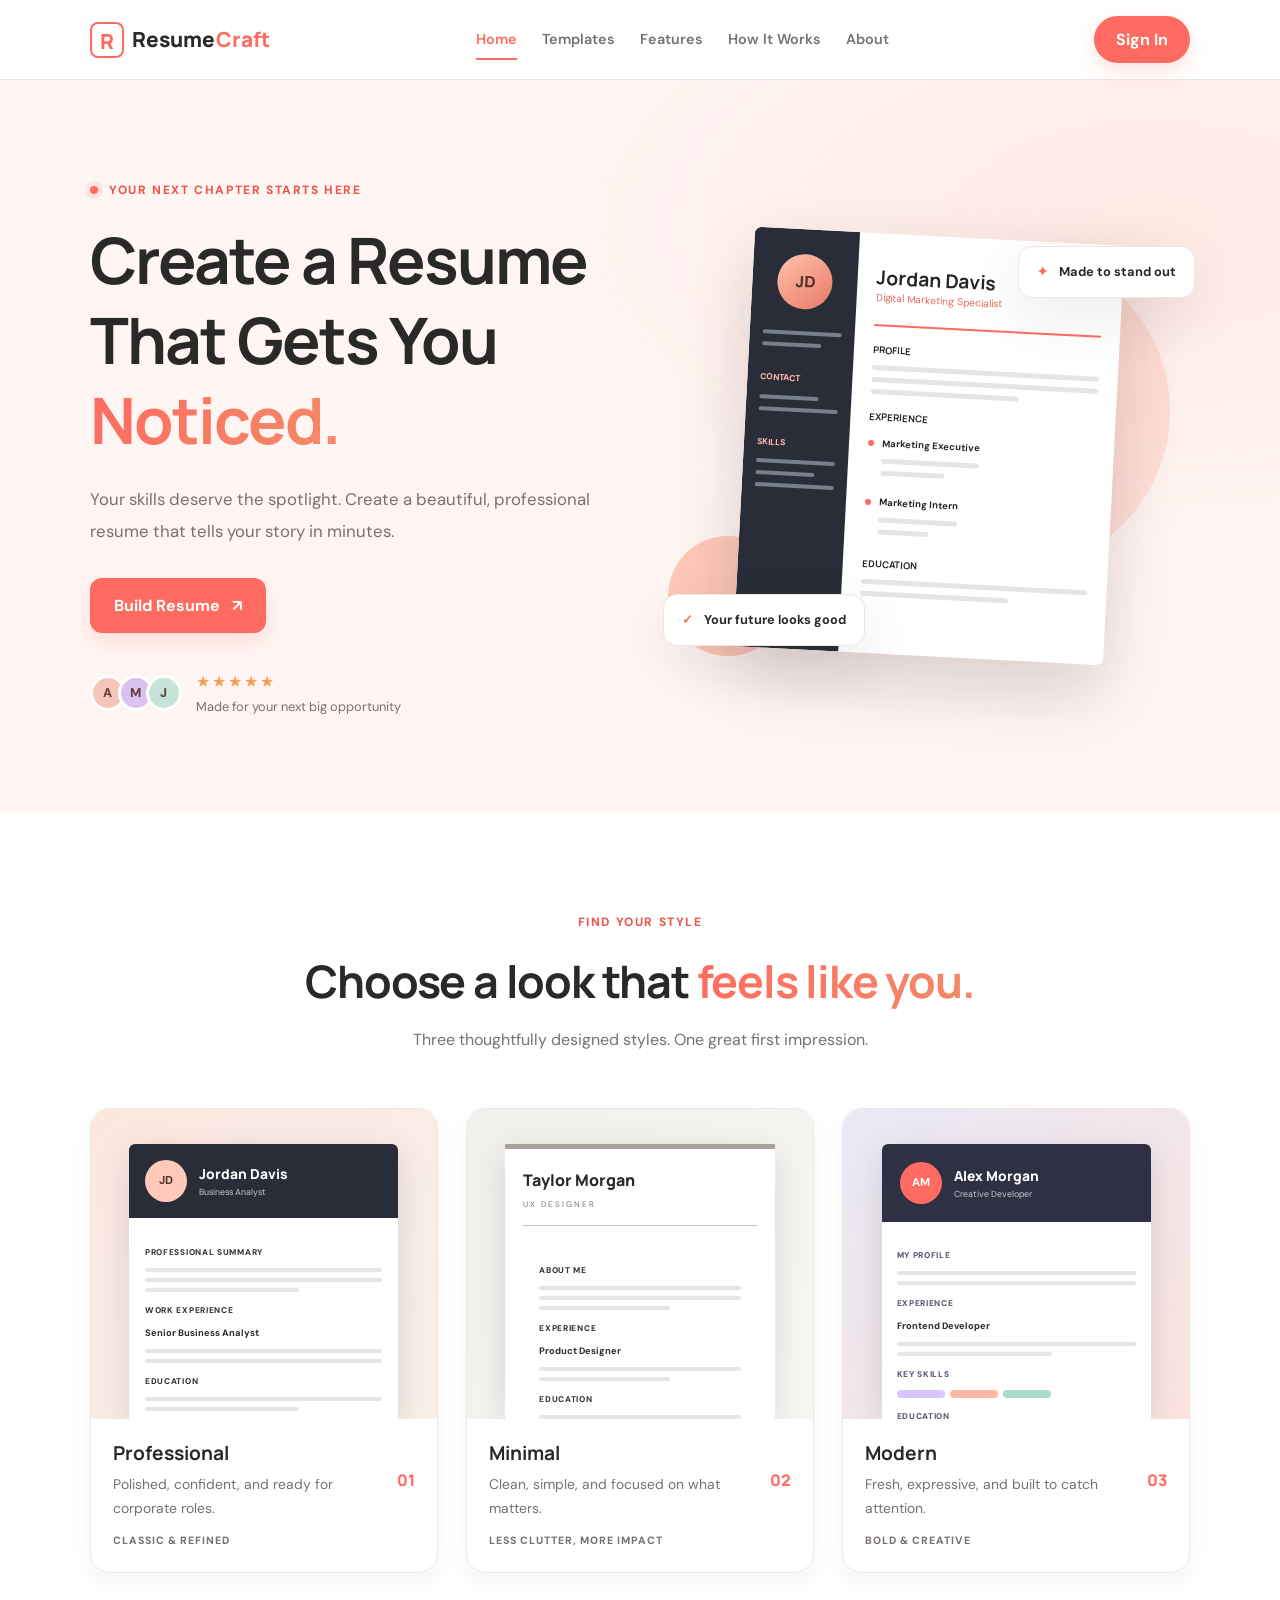
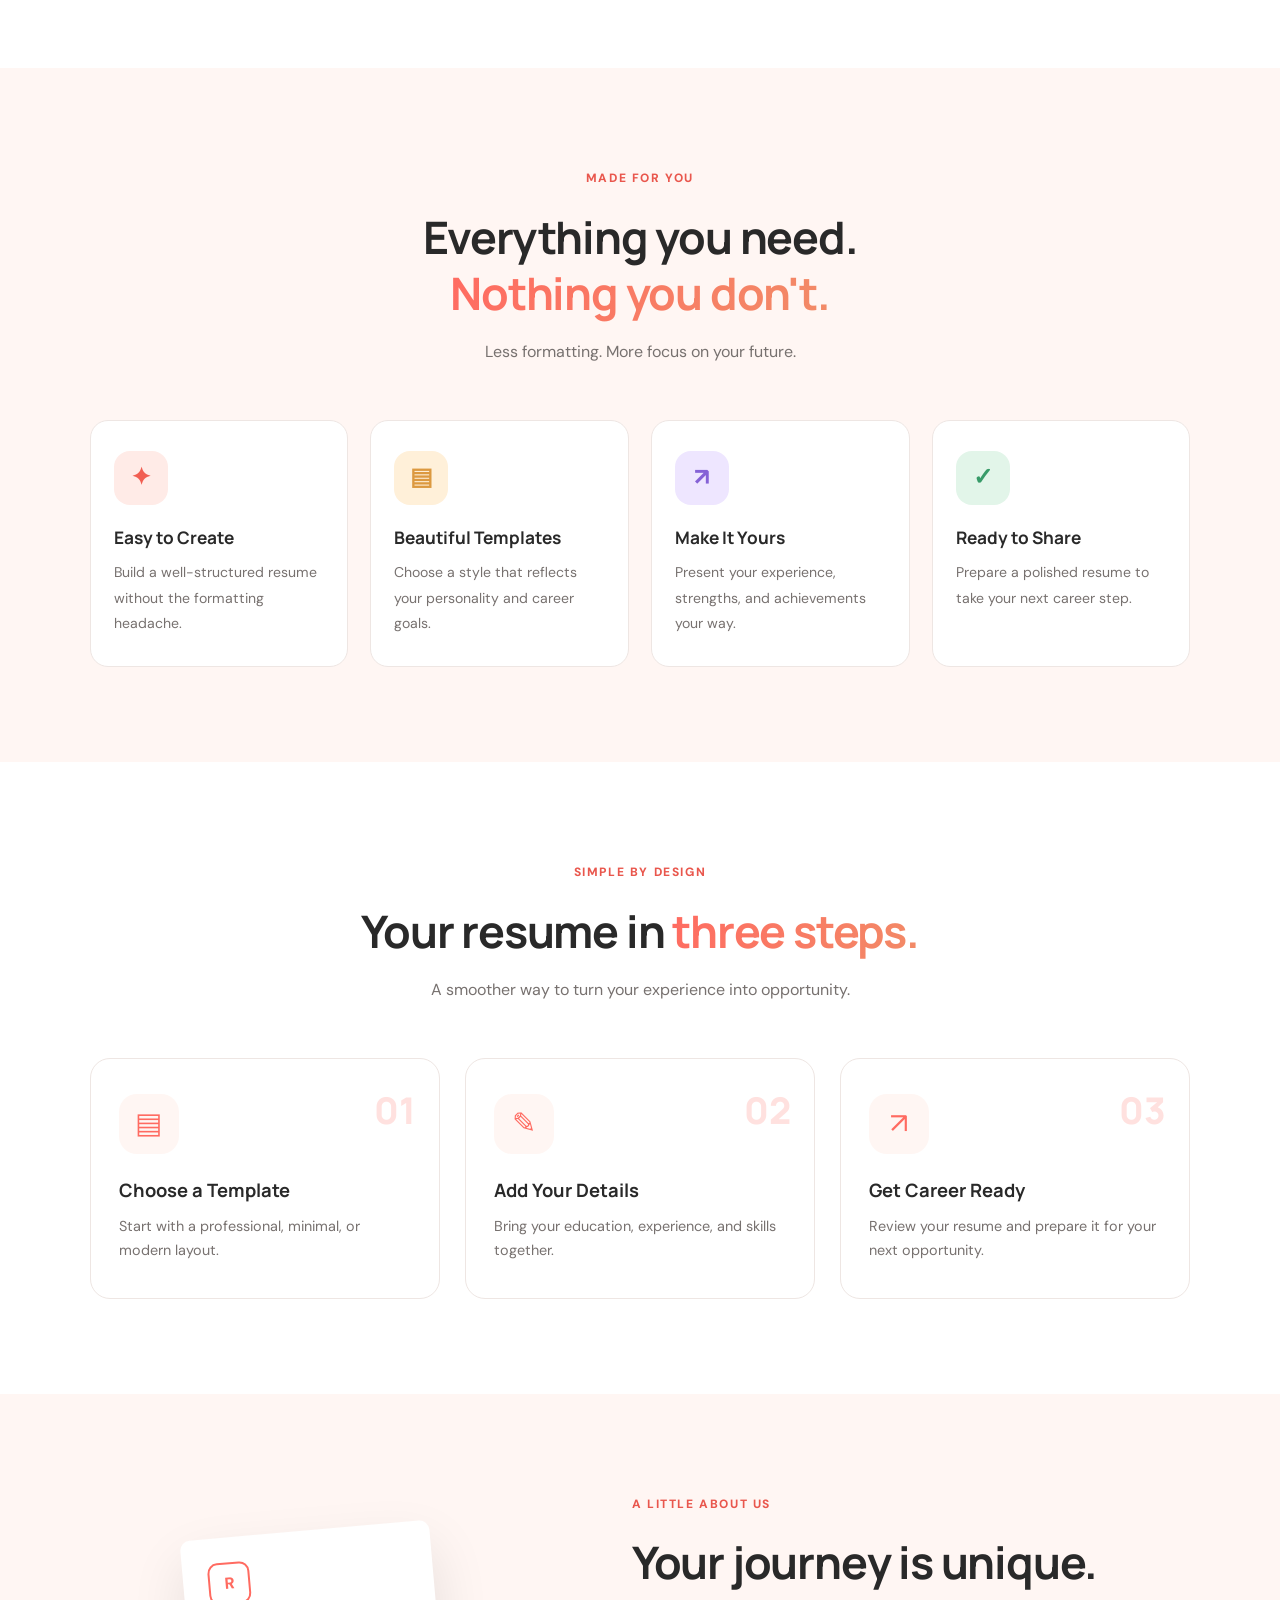
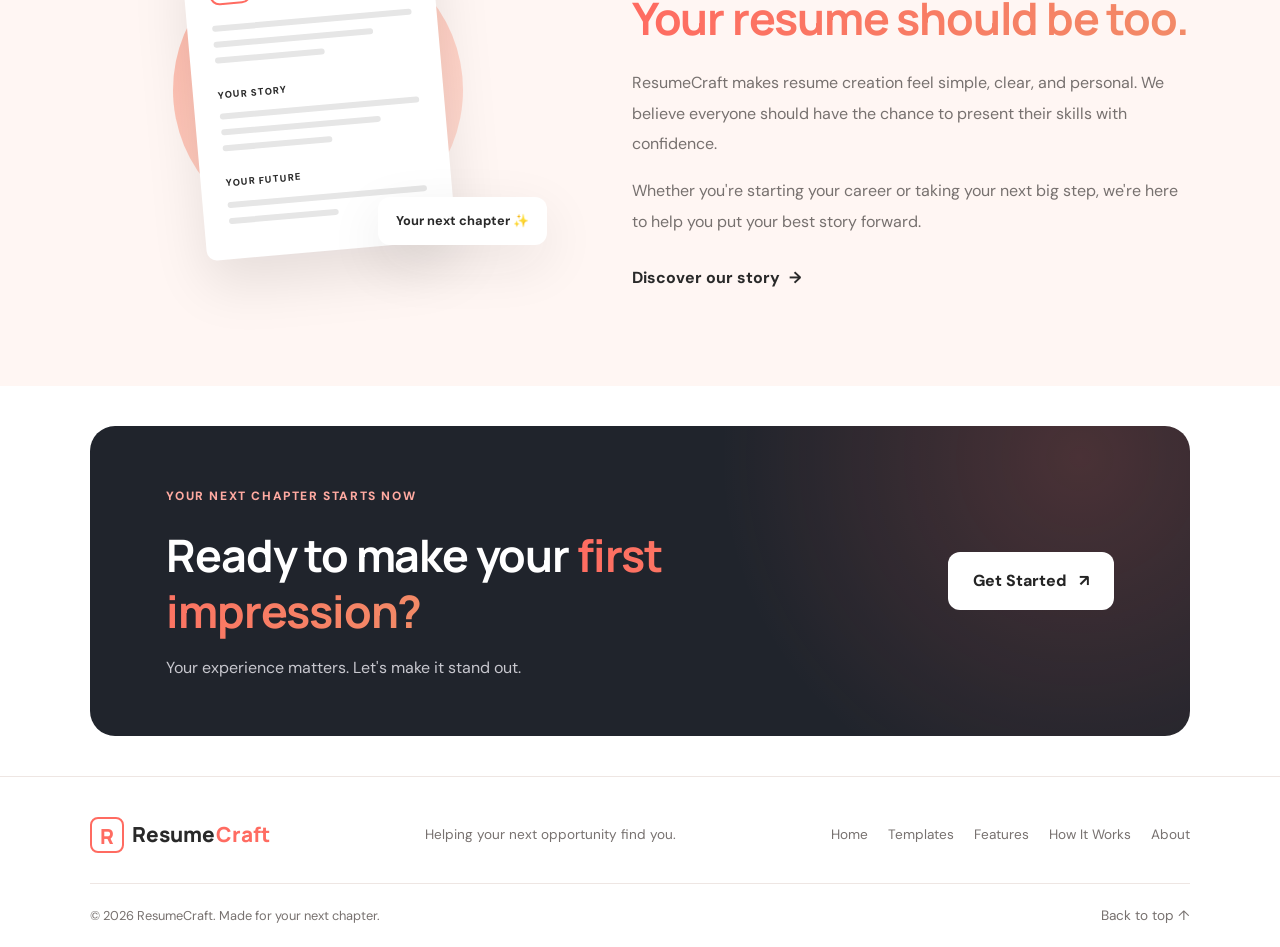
==== index.html @ f927bc64 "Add files via upload" ====
<!DOCTYPE html>
<html lang="en">
<head>
    <meta charset="UTF-8">
    <meta name="viewport" content="width=device-width, initial-scale=1.0">

    <title>ResumeCraft | Build Your Future</title>

    <link rel="preconnect" href="https://fonts.googleapis.com">
    <link rel="preconnect" href="https://fonts.gstatic.com" crossorigin>
    <link href="https://fonts.googleapis.com/css2?family=DM+Sans:wght@400;500;600;700&family=Manrope:wght@400;500;600;700;800&display=swap" rel="stylesheet">
<script src="theme.js"></script>
    <link rel="stylesheet" href="style.css">

<body>

    <!-- NAVIGATION BAR -->
    <header class="navbar">
        <a href="#home" class="logo">
            <span class="logo-icon">R</span>
            Resume<span>Craft</span>
        </a>

        <button class="menu-toggle" id="menuToggle"
                aria-label="Toggle navigation" aria-expanded="false">
            ☰
        </button>

        <nav class="nav-links" id="navLinks">
            <a href="#home" class="nav-link active">Home</a>
            <a href="#templates" class="nav-link">Templates</a>
            <a href="#features" class="nav-link">Features</a>
            <a href="#how-it-works" class="nav-link">How It Works</a>
            <a href="#about" class="nav-link">About</a>
        </nav>

        <div class="nav-actions">
           
<div class="user-account" id="userAccount">
    <a href="sign.html" class="signin-btn" id="signinLink">
        Sign In
    </a>



    <div class="user-menu" id="userMenu" hidden>
        <span class="welcome-name">
            Hi, <strong id="welcomeName">User</strong>
        </span>

        <button type="button" class="signout-btn" id="signoutBtn">
            Sign Out
        </button>

    </div>
    
        

        </div>
    </header>


    <main>

        <!-- HERO SECTION -->
        <section class="hero section" id="home">

            <div class="hero-content reveal">
                <span class="eyebrow">
                    <span class="eyebrow-dot"></span>
                    YOUR NEXT CHAPTER STARTS HERE
                </span>

                <h1>
                    Create a Resume<br>
                    That Gets You <span class="gradient-text">Noticed.</span>
                </h1>

                <p class="hero-description">
                    Your skills deserve the spotlight. Create a beautiful,
                    professional resume that tells your story in minutes.
                </p>

                <div class="hero-actions">
                    <a href="Dashbord.html" class="primary-btn">
                         Build Resume <span>↗</span>
                    </a>
                    
                </div>

                <div class="hero-proof">
                    <div class="avatar-stack">
                        <span>A</span>
                        <span>M</span>
                        <span>J</span>
                    </div>
                    <div>
                        <div class="stars">★★★★★</div>
                        <p>Made for your next big opportunity</p>
                    </div>
                </div>
            </div>

            <!-- CSS RESUME ILLUSTRATION -->
            <div class="hero-visual reveal">
                <div class="decor decor-one"></div>
                <div class="decor decor-two"></div>

                <div class="floating-note note-top">
                    <span class="note-icon">✦</span>
                    Made to stand out
                </div>

                <div class="resume-paper">
                    <div class="resume-sidebar">
                        <div class="resume-avatar">JD</div>
                        <div class="resume-side-line wide"></div>
                        <div class="resume-side-line"></div>

                        <div class="resume-side-heading">CONTACT</div>
                        <div class="resume-side-line"></div>
                        <div class="resume-side-line wide"></div>

                        <div class="resume-side-heading">SKILLS</div>
                        <div class="resume-side-line wide"></div>
                        <div class="resume-side-line"></div>
                        <div class="resume-side-line wide"></div>
                    </div>

                    <div class="resume-main">
                        <h3>Jordan Davis</h3>
                        <p class="resume-role">Digital Marketing Specialist</p>

                        <div class="resume-divider"></div>

                        <h4>PROFILE</h4>
                        <div class="resume-line"></div>
                        <div class="resume-line"></div>
                        <div class="resume-line short"></div>

                        <h4>EXPERIENCE</h4>
                        <div class="resume-entry">
                            <span class="resume-bullet"></span>
                            <div>
                                <strong>Marketing Executive</strong>
                                <div class="resume-line"></div>
                                <div class="resume-line short"></div>
                            </div>
                        </div>

                        <div class="resume-entry">
                            <span class="resume-bullet"></span>
                            <div>
                                <strong>Marketing Intern</strong>
                                <div class="resume-line"></div>
                                <div class="resume-line short"></div>
                            </div>
                        </div>

                        <h4>EDUCATION</h4>
                        <div class="resume-line"></div>
                        <div class="resume-line short"></div>
                    </div>
                </div>

                <div class="floating-note note-bottom">
                    <span class="check-icon">✓</span>
                    Your future looks good
                </div>
            </div>
        </section>


        <!-- TEMPLATES SECTION -->
        <section class="templates-section section" id="templates">

            <div class="section-heading reveal">
                <span class="eyebrow">FIND YOUR STYLE</span>
                <h2>Choose a look that <span>feels like you.</span></h2>
                <p>
                    Three thoughtfully designed styles. One great first impression.
                </p>
            </div>

            <div class="template-grid">

                <!-- PROFESSIONAL TEMPLATE -->
                <article class="template-card reveal">
                    <div class="template-preview professional-preview">
                        <div class="mini-resume professional-resume">
                            <div class="mini-header dark-header">
                                <div class="mini-photo">JD</div>
                                <div>
                                    <div class="mini-name light-text">Jordan Davis</div>
                                    <div class="mini-role light-muted">Business Analyst</div>
                                </div>
                            </div>

                            <div class="mini-content">
                                <div class="mini-title">PROFESSIONAL SUMMARY</div>
                                <div class="mini-line"></div>
                                <div class="mini-line"></div>
                                <div class="mini-line short"></div>

                                <div class="mini-title">WORK EXPERIENCE</div>
                                <div class="mini-subtitle">Senior Business Analyst</div>
                                <div class="mini-line"></div>
                                <div class="mini-line"></div>

                                <div class="mini-title">EDUCATION</div>
                                <div class="mini-line"></div>
                                <div class="mini-line short"></div>
                            </div>
                        </div>
                    </div>

                    <div class="template-info">
                        <div>
                            <h3>Professional</h3>
                            <p>Polished, confident, and ready for corporate roles.</p>
                        </div>
                        <span class="template-number">01</span>
                    </div>
                    <span class="template-tag">CLASSIC &amp; REFINED</span>
                </article>


                <!-- MINIMAL TEMPLATE -->
                <article class="template-card reveal">
                    <div class="template-preview minimal-preview">
                        <div class="mini-resume minimal-resume">
                            <div class="minimal-top">
                                <div class="mini-name">Taylor Morgan</div>
                                <div class="mini-role">UX DESIGNER</div>
                                <div class="minimal-rule"></div>
                            </div>

                            <div class="mini-content">
                                <div class="mini-title">ABOUT ME</div>
                                <div class="mini-line"></div>
                                <div class="mini-line"></div>
                                <div class="mini-line short"></div>

                                <div class="mini-title">EXPERIENCE</div>
                                <div class="mini-subtitle">Product Designer</div>
                                <div class="mini-line"></div>
                                <div class="mini-line short"></div>

                                <div class="mini-title">EDUCATION</div>
                                <div class="mini-line"></div>
                                <div class="mini-line short"></div>

                                <div class="minimal-skills">
                                    <span>Design</span>
                                    <span>Research</span>
                                    <span>Strategy</span>
                                </div>
                            </div>
                        </div>
                    </div>

                    <div class="template-info">
                        <div>
                            <h3>Minimal</h3>
                            <p>Clean, simple, and focused on what matters.</p>
                        </div>
                        <span class="template-number">02</span>
                    </div>
                    <span class="template-tag">LESS CLUTTER, MORE IMPACT</span>
                </article>


                <!-- MODERN TEMPLATE -->
                <article class="template-card reveal">
                    <div class="template-preview modern-preview">
                        <div class="mini-resume modern-resume">
                            <div class="modern-header">
                                <div class="mini-photo modern-photo">AM</div>
                                <div>
                                    <div class="mini-name light-text">Alex Morgan</div>
                                    <div class="mini-role light-muted">Creative Developer</div>
                                </div>
                            </div>

                            <div class="modern-content">
                                <div class="mini-title">MY PROFILE</div>
                                <div class="mini-line"></div>
                                <div class="mini-line"></div>

                                <div class="mini-title">EXPERIENCE</div>
                                <div class="mini-subtitle">Frontend Developer</div>
                                <div class="mini-line"></div>
                                <div class="mini-line short"></div>

                                <div class="mini-title">KEY SKILLS</div>
                                <div class="modern-skills">
                                    <span></span><span></span><span></span>
                                </div>

                                <div class="mini-title">EDUCATION</div>
                                <div class="mini-line"></div>
                            </div>
                        </div>
                    </div>

                    <div class="template-info">
                        <div>
                            <h3>Modern</h3>
                            <p>Fresh, expressive, and built to catch attention.</p>
                        </div>
                        <span class="template-number">03</span>
                    </div>
                    <span class="template-tag">BOLD &amp; CREATIVE</span>
                </article>

            </div>

        </section>


        <!-- FEATURES SECTION -->
        <section class="features-section section" id="features">

            <div class="section-heading reveal">
                <span class="eyebrow">MADE FOR YOU</span>
                <h2>Everything you need.<br><span>Nothing you don't.</span></h2>
                <p>Less formatting. More focus on your future.</p>
            </div>

            <div class="features-grid">

                <article class="feature-card reveal">
                    <div class="feature-icon coral-icon">✦</div>
                    <h3>Easy to Create</h3>
                    <p>Build a well-structured resume without the formatting headache.</p>
                </article>

                <article class="feature-card reveal">
                    <div class="feature-icon peach-icon">▤</div>
                    <h3>Beautiful Templates</h3>
                    <p>Choose a style that reflects your personality and career goals.</p>
                </article>

                <article class="feature-card reveal">
                    <div class="feature-icon lavender-icon">↗</div>
                    <h3>Make It Yours</h3>
                    <p>Present your experience, strengths, and achievements your way.</p>
                </article>

                <article class="feature-card reveal">
                    <div class="feature-icon green-icon">✓</div>
                    <h3>Ready to Share</h3>
                    <p>Prepare a polished resume to take your next career step.</p>
                </article>

            </div>
        </section>


        <!-- HOW IT WORKS -->
        <section class="steps-section section" id="how-it-works">

            <div class="section-heading reveal">
                <span class="eyebrow">SIMPLE BY DESIGN</span>
                <h2>Your resume in <span>three steps.</span></h2>
                <p>A smoother way to turn your experience into opportunity.</p>
            </div>

            <div class="steps-grid">

                <article class="step-card reveal">
                    <div class="step-number">01</div>
                    <div class="step-symbol">▤</div>
                    <h3>Choose a Template</h3>
                    <p>Start with a professional, minimal, or modern layout.</p>
                </article>

                <article class="step-card reveal">
                    <div class="step-number">02</div>
                    <div class="step-symbol">✎</div>
                    <h3>Add Your Details</h3>
                    <p>Bring your education, experience, and skills together.</p>
                </article>

                <article class="step-card reveal">
                    <div class="step-number">03</div>
                    <div class="step-symbol">↗</div>
                    <h3>Get Career Ready</h3>
                    <p>Review your resume and prepare it for your next opportunity.</p>
                </article>

            </div>
        </section>


        <!-- ABOUT SECTION -->
        <section class="about-section section" id="about">

            <div class="about-visual reveal">
                <div class="about-orb"></div>

                <div class="about-paper">
                    <span class="about-paper-icon">R</span>
                    <div class="about-paper-line long"></div>
                    <div class="about-paper-line"></div>
                    <div class="about-paper-line short"></div>
                    <div class="about-paper-heading">YOUR STORY</div>
                    <div class="about-paper-line long"></div>
                    <div class="about-paper-line"></div>
                    <div class="about-paper-line short"></div>
                    <div class="about-paper-heading">YOUR FUTURE</div>
                    <div class="about-paper-line long"></div>
                    <div class="about-paper-line short"></div>
                </div>

                <div class="about-bubble">Your next chapter ✨</div>
            </div>

            <div class="about-content reveal">
                <span class="eyebrow">A LITTLE ABOUT US</span>
                <h2>Your journey is unique. <span>Your resume should be too.</span></h2>
                <p>
                    ResumeCraft makes resume creation feel simple, clear,
                    and personal. We believe everyone should have the chance
                    to present their skills with confidence.
                </p>
                <p>
                    Whether you're starting your career or taking your next
                    big step, we're here to help you put your best story forward.
                </p>
                <a href="about.html" class="text-btn">
                    Discover our story <span>→</span>
                </a>
            </div>
        </section>


        <!-- FINAL CTA -->
        <section class="final-cta section reveal">
            <div>
                <span class="eyebrow light-eyebrow">YOUR NEXT CHAPTER STARTS NOW</span>
                <h2>Ready to make your <span>first impression?</span></h2>
                <p>Your experience matters. Let's make it stand out.</p>
            </div>

            <a href="signin.html" class="light-btn">
                Get Started <span>↗</span>
            </a>
        </section>

    </main>


    <!-- FOOTER -->
    <footer class="footer">
        <div class="footer-main">
            <a href="#home" class="logo footer-logo">
                <span class="logo-icon">R</span>
                Resume<span>Craft</span>
            </a>

            <p>Helping your next opportunity find you.</p>

            <div class="footer-links">
                <a href="#home">Home</a>
                <a href="#templates">Templates</a>
                <a href="#features">Features</a>
                <a href="#how-it-works">How It Works</a>
                <a href="#about">About</a>
            </div>
        </div>

        <div class="footer-bottom">
            <p>© <span id="currentYear"></span> ResumeCraft. Made for your next chapter.</p>
            <a href="#home" class="back-top">Back to top ↑</a>
        </div>
    </footer>

    <script src="script.js"></script>
</body>
</html>
---- style.css ----
:root {
    --coral: #ff6b61;
    --coral-dark: #e9574d;
    --page: #ffffff;
    --surface: #ffffff;
    --soft: #fff6f3;
    --text: #292929;
    --muted: #77716f;
    --border: #eee6e3;
    --shadow: 0 18px 55px rgba(37, 37, 37, 0.09);
}

body.dark-mode {
    --page: #191919;
    --surface: #242424;
    --soft: #302422;
    --text: #f4f1f0;
    --muted: #b8b4b2;
    --border: #41403f;
    --shadow: 0 18px 55px rgba(0, 0, 0, 0.25);
}

* {
    margin: 0;
    padding: 0;
    box-sizing: border-box;
}

html {
    scroll-behavior: smooth;
    scroll-padding-top: 90px;
}

body {
    font-family: "DM Sans", sans-serif;
    background: var(--page);
    color: var(--text);
    line-height: 1.7;
    overflow-x: hidden;
    transition: background 0.3s, color 0.3s;
}

a {
    color: inherit;
    text-decoration: none;
}

button {
    font: inherit;
    cursor: pointer;
}

section {
    scroll-margin-top: 85px;
}

.section {
    padding: 95px 7%;
}

h1, h2, h3, h4 {
    font-family: "Manrope", sans-serif;
    line-height: 1.25;
}

h1 {
    font-size: clamp(2.5rem, 5vw, 4.5rem);
    letter-spacing: -2px;
}

h2 {
    font-size: clamp(2rem, 3.5vw, 3rem);
    letter-spacing: -1.2px;
}

p {
    color: var(--muted);
}

.gradient-text,
.section-heading h2 span,
.about-content h2 span,
.final-cta h2 span {
    background: linear-gradient(110deg, var(--coral), #f28b67);
    -webkit-background-clip: text;
    background-clip: text;
    color: transparent;
}

/* NAVBAR */

.navbar {
    min-height: 80px;
    padding: 15px 7%;
    display: flex;
    align-items: center;
    justify-content: space-between;
    gap: 25px;
    position: sticky;
    top: 0;
    z-index: 1000;
    background: var(--page);
    border-bottom: 1px solid var(--border);
}

.logo {
    display: inline-flex;
    align-items: center;
    gap: 8px;
    font-family: "Manrope", sans-serif;
    font-size: 1.3rem;
    font-weight: 800;
    white-space: nowrap;
}

.logo > span:last-child {
    color: var(--coral);
    margin-left: -7px;
}

.logo-icon {
    width: 34px;
    height: 36px;
    display: grid;
    place-items: center;
    border: 2px solid var(--coral);
    border-radius: 8px;
    color: var(--coral);
}

.nav-links {
    display: flex;
    align-items: center;
    gap: 25px;
}

.nav-link {
    position: relative;
    padding: 8px 0;
    color: var(--muted);
    font-size: 0.9rem;
    font-weight: 600;
    transition: color 0.3s;
}

.nav-link::after {
    content: "";
    position: absolute;
    left: 0;
    bottom: 0;
    width: 0;
    height: 2px;
    background: var(--coral);
    transition: width 0.3s;
}

.nav-link:hover,
.nav-link.active {
    color: var(--coral);
}

.nav-link:hover::after,
.nav-link.active::after {
    width: 100%;
}

.nav-actions {
    display: flex;
    align-items: center;
    gap: 14px;
}

.theme-toggle {
    width: 42px;
    height: 42px;
    border: 1px solid var(--border);
    border-radius: 50%;
    background: var(--surface);
    color: var(--text);
    font-size: 1.3rem;
    transition: transform 0.3s;
}

.theme-toggle:hover {
    transform: rotate(-15deg);
}

.signin-btn,
.primary-btn {
    display: inline-flex;
    align-items: center;
    justify-content: center;
    gap: 12px;
    padding: 14px 24px;
    background: var(--coral);
    color: white;
    font-weight: 700;
    border-radius: 12px;
    box-shadow: 0 8px 20px #ff6b6130;
    transition: 0.3s;
}

.signin-btn {
    padding: 10px 22px;
    border-radius: 30px;
}

.signin-btn:hover,
.primary-btn:hover {
    background: var(--coral-dark);
    transform: translateY(-3px);
    box-shadow: 0 12px 25px #ff6b6140;
}

.primary-btn span,
.text-btn span,
.light-btn span {
    display: inline-block;
    transition: transform 0.3s;
}

.primary-btn:hover span,
.text-btn:hover span,
.light-btn:hover span {
    transform: translate(4px, -2px);
}

.menu-toggle {
    display: none;
    background: var(--surface);
    color: var(--text);
    border: 1px solid var(--border);
    border-radius: 9px;
    padding: 6px 12px;
    font-size: 1.4rem;
}

/* HERO */

.hero {
    min-height: 620px;
    display: grid;
    grid-template-columns: 1fr 1fr;
    align-items: center;
    gap: 55px;
    background:
        radial-gradient(ellipse at 90% 20%, #ffb6a635, transparent 40%),
        var(--soft);
    overflow: hidden;
}

.eyebrow {
    display: inline-block;
    margin-bottom: 20px;
    color: var(--coral-dark);
    font-size: 0.75rem;
    font-weight: 800;
    letter-spacing: 1.6px;
}

.eyebrow-dot {
    display: inline-block;
    width: 8px;
    height: 8px;
    margin-right: 7px;
    background: var(--coral);
    border-radius: 50%;
    box-shadow: 0 0 0 5px #ff6b6120;
}

.hero h1 {
    margin-bottom: 24px;
}

.hero-description {
    max-width: 500px;
    margin-bottom: 30px;
    font-size: 1.05rem;
    line-height: 1.9;
}

.hero-actions {
    display: flex;
    align-items: center;
    flex-wrap: wrap;
    gap: 24px;
}

.text-btn {
    display: inline-flex;
    align-items: center;
    gap: 9px;
    font-weight: 700;
    transition: color 0.3s;
}

.text-btn:hover {
    color: var(--coral);
}

.hero-proof {
    display: flex;
    align-items: center;
    gap: 14px;
    margin-top: 35px;
}

.avatar-stack {
    display: flex;
}

.avatar-stack span {
    width: 36px;
    height: 36px;
    display: grid;
    place-items: center;
    margin-left: -8px;
    border: 3px solid var(--page);
    border-radius: 50%;
    background: #f5c6b9;
    color: #633f36;
    font-size: 0.8rem;
    font-weight: 800;
}

.avatar-stack span:first-child {
    margin-left: 0;
}

.avatar-stack span:nth-child(2) {
    background: #d9c2ef;
}

.avatar-stack span:nth-child(3) {
    background: #c6e4d7;
}

.stars {
    color: #f2a34d;
    letter-spacing: 2px;
}

.hero-proof p {
    font-size: 0.8rem;
}

/* HERO RESUME ILLUSTRATION */

.hero-visual {
    min-height: 470px;
    position: relative;
    display: grid;
    place-items: center;
}

.decor {
    position: absolute;
    border-radius: 50%;
    background: #ffb6a655;
    animation: float 6s ease-in-out infinite;
}

.decor-one {
    width: 320px;
    height: 320px;
    right: 20px;
    top: 40px;
}

.decor-two {
    width: 120px;
    height: 120px;
    left: 0;
    bottom: 25px;
    background: #ffc9ba;
    animation-delay: -2s;
}

.resume-paper {
    width: min(370px, 85%);
    min-height: 420px;
    display: grid;
    grid-template-columns: 105px 1fr;
    position: relative;
    z-index: 2;
    overflow: hidden;
    background: #fff;
    border-radius: 7px;
    color: #292929;
    box-shadow: 0 30px 70px #40262330;
    transform: rotate(3deg);
    animation: paperFloat 5s ease-in-out infinite;
}

.resume-sidebar {
    padding: 25px 13px;
    background: #292d37;
    color: white;
}

.resume-avatar {
    width: 55px;
    height: 55px;
    display: grid;
    place-items: center;
    margin: 0 auto 22px;
    border-radius: 50%;
    background: linear-gradient(140deg, #ffc3ad, #e97867);
    color: #50312d;
    font-weight: 800;
}

.resume-side-heading {
    margin: 24px 0 10px;
    color: #ffb7aa;
    font-size: 0.54rem;
    font-weight: 800;
}

.resume-side-line {
    width: 75%;
    height: 4px;
    margin-bottom: 8px;
    background: #777e8c;
    border-radius: 5px;
}

.resume-side-line.wide {
    width: 100%;
}

.resume-main {
    padding: 32px 19px;
    color: #252525;
}

.resume-main h3 {
    font-size: 1.2rem;
}

.resume-role {
    color: #e96b5f;
    font-size: 0.64rem;
}

.resume-divider {
    height: 2px;
    margin: 18px 0;
    background: var(--coral);
}

.resume-main h4 {
    margin: 17px 0 9px;
    font-size: 0.59rem;
}

.resume-line {
    width: 100%;
    height: 5px;
    margin-bottom: 7px;
    background: #e5e5e5;
    border-radius: 4px;
}

.resume-line.short {
    width: 65%;
}

.resume-entry {
    display: flex;
    gap: 8px;
    margin: 12px 0;
}

.resume-bullet {
    width: 6px;
    height: 6px;
    flex-shrink: 0;
    margin-top: 5px;
    background: var(--coral);
    border-radius: 50%;
}

.resume-entry strong {
    display: block;
    margin-bottom: 7px;
    font-size: 0.59rem;
}

.floating-note {
    position: absolute;
    z-index: 4;
    padding: 14px 18px;
    border: 1px solid var(--border);
    border-radius: 14px;
    background: var(--surface);
    color: var(--text);
    box-shadow: var(--shadow);
    font-size: 0.8rem;
    font-weight: 700;
    animation: float 4s ease-in-out infinite;
}

.note-top {
    top: 35px;
    right: -5px;
}

.note-bottom {
    bottom: 35px;
    left: -5px;
    animation-delay: -1.5s;
}

.note-icon,
.check-icon {
    margin-right: 8px;
    color: var(--coral);
}

/* SECTION HEADINGS */

.section-heading {
    max-width: 700px;
    margin: 0 auto 55px;
    text-align: center;
}

.section-heading h2 {
    margin-bottom: 17px;
}

.section-heading p {
    font-size: 1rem;
}

/* TEMPLATES */

.templates-section {
    background: var(--page);
}

.template-grid {
    display: grid;
    grid-template-columns: repeat(3, minmax(0, 1fr));
    gap: 28px;
}

.template-card {
    position: relative;
    overflow: hidden;
    border: 1px solid var(--border);
    border-radius: 20px;
    background: var(--surface);
    box-shadow: 0 8px 25px #2525250c;
    transition: transform 0.4s, box-shadow 0.4s;
}

.template-card:hover {
    transform: translateY(-10px);
    box-shadow: var(--shadow);
}

.template-preview {
    height: 310px;
    display: flex;
    align-items: flex-end;
    justify-content: center;
    overflow: hidden;
    padding: 24px 20px 0;
}

.professional-preview {
    background: linear-gradient(135deg, #fce7e0, #f7f0eb);
}

.minimal-preview {
    background: linear-gradient(135deg, #f2f0ed, #f8f7f4);
}

.modern-preview {
    background: linear-gradient(135deg, #e9e9f6, #fce4df);
}

.mini-resume {
    width: 88%;
    height: 275px;
    overflow: hidden;
    background: white;
    color: #292929;
    box-shadow: 0 10px 35px #0000001f;
    transition: transform 0.4s;
}

.template-card:hover .mini-resume {
    transform: translateY(-8px) scale(1.025);
}

.professional-resume {
    border-radius: 6px 6px 0 0;
}

.mini-header {
    display: flex;
    align-items: center;
    gap: 12px;
    padding: 16px;
}

.dark-header {
    background: #292d37;
}

.mini-photo {
    width: 42px;
    height: 42px;
    display: grid;
    place-items: center;
    flex-shrink: 0;
    border-radius: 50%;
    background: #ffcab9;
    color: #55362e;
    font-size: 0.72rem;
    font-weight: 800;
}

.mini-name {
    font-family: "Manrope", sans-serif;
    font-size: 0.86rem;
    font-weight: 800;
}

.mini-role {
    color: #777;
    font-size: 0.55rem;
}

.light-text {
    color: #fff;
}

.light-muted {
    color: #c8c8d0;
}

.mini-content {
    padding: 16px;
}

.mini-title {
    margin: 12px 0 8px;
    color: #343434;
    font-size: 0.52rem;
    font-weight: 800;
    letter-spacing: 0.7px;
}

.mini-line {
    width: 100%;
    height: 4px;
    margin-bottom: 6px;
    border-radius: 4px;
    background: #e5e5e5;
}

.mini-line.short {
    width: 65%;
}

.mini-subtitle {
    margin: 7px 0;
    font-size: 0.58rem;
    font-weight: 700;
}

/* MINIMAL TEMPLATE */

.minimal-resume {
    padding: 18px;
    border-top: 5px solid #a7a29c;
}

.minimal-top {
    margin-bottom: 10px;
}

.minimal-top .mini-name {
    font-size: 1rem;
}

.minimal-top .mini-role {
    margin-top: 4px;
    letter-spacing: 2px;
    font-size: 0.5rem;
}

.minimal-rule {
    height: 1px;
    margin-top: 13px;
    background: #c9c5c0;
}

.minimal-skills {
    display: flex;
    flex-wrap: wrap;
    gap: 5px;
    margin-top: 12px;
}

.minimal-skills span {
    padding: 3px 6px;
    background: #efedea;
    color: #555;
    font-size: 0.45rem;
    border-radius: 3px;
}

/* MODERN TEMPLATE */

.modern-resume {
    border-radius: 6px 6px 0 0;
}

.modern-header {
    display: flex;
    align-items: center;
    gap: 12px;
    padding: 18px;
    background: #303044;
}

.modern-photo {
    background: var(--coral);
    color: white;
}

.modern-content {
    padding: 15px;
}

.modern-content .mini-title {
    color: #5c527a;
}

.modern-skills {
    display: flex;
    gap: 5px;
    margin-top: 8px;
}

.modern-skills span {
    width: 48px;
    height: 8px;
    border-radius: 5px;
    background: #d9c5ff;
}

.modern-skills span:nth-child(2) {
    background: #ffb7a8;
}

.modern-skills span:nth-child(3) {
    background: #a9dccc;
}

.template-info {
    display: flex;
    justify-content: space-between;
    align-items: center;
    gap: 12px;
    padding: 22px 22px 12px;
}

.template-info h3 {
    margin-bottom: 8px;
    font-size: 1.2rem;
}

.template-info p {
    font-size: 0.87rem;
}

.template-number {
    color: var(--coral);
    font-family: "Manrope", sans-serif;
    font-weight: 800;
}

.template-tag {
    display: block;
    padding: 0 22px 22px;
    color: var(--muted);
    font-size: 0.66rem;
    font-weight: 800;
    letter-spacing: 1px;
}

.template-cta {
    margin-top: 45px;
    text-align: center;
}

.template-cta p {
    margin-top: 12px;
    font-size: 0.85rem;
}

/* FEATURES */

.features-section {
    background: var(--soft);
}

.features-grid {
    display: grid;
    grid-template-columns: repeat(4, minmax(0, 1fr));
    gap: 22px;
}

.feature-card {
    padding: 30px 23px;
    border: 1px solid var(--border);
    border-radius: 18px;
    background: var(--surface);
    transition: transform 0.35s, box-shadow 0.35s;
}

.feature-card:hover {
    transform: translateY(-8px);
    box-shadow: var(--shadow);
}

.feature-icon {
    width: 54px;
    height: 54px;
    display: grid;
    place-items: center;
    margin-bottom: 22px;
    border-radius: 16px;
    font-size: 1.5rem;
    font-weight: 800;
}

.coral-icon {
    background: #ffebe7;
    color: #f15e52;
}

.peach-icon {
    background: #fff0d9;
    color: #dc9940;
}

.lavender-icon {
    background: #eee6ff;
    color: #8562d6;
}

.green-icon {
    background: #e2f5e9;
    color: #389b69;
}

.feature-card h3 {
    margin-bottom: 12px;
    font-size: 1.08rem;
}

.feature-card p {
    font-size: 0.88rem;
    line-height: 1.8;
}

/* HOW IT WORKS */

.steps-section {
    background: var(--page);
}

.steps-grid {
    display: grid;
    grid-template-columns: repeat(3, minmax(0, 1fr));
    gap: 25px;
}

.step-card {
    position: relative;
    padding: 35px 28px;
    border: 1px solid var(--border);
    border-radius: 20px;
    background: var(--surface);
    transition: transform 0.35s, box-shadow 0.35s;
}

.step-card:hover {
    transform: translateY(-7px);
    box-shadow: var(--shadow);
}

.step-number {
    position: absolute;
    top: 20px;
    right: 23px;
    color: #ff6b6133;
    font-family: "Manrope", sans-serif;
    font-size: 2.3rem;
    font-weight: 800;
}

.step-symbol {
    width: 60px;
    height: 60px;
    display: grid;
    place-items: center;
    margin-bottom: 25px;
    border-radius: 18px;
    background: var(--soft);
    color: var(--coral);
    font-size: 1.8rem;
}

.step-card h3 {
    margin-bottom: 12px;
    font-size: 1.15rem;
}

.step-card p {
    font-size: 0.9rem;
}

/* ABOUT */

.about-section {
    display: grid;
    grid-template-columns: 0.9fr 1.1fr;
    align-items: center;
    gap: 85px;
    background: var(--soft);
}

.about-visual {
    min-height: 370px;
    display: grid;
    place-items: center;
    position: relative;
}

.about-orb {
    position: absolute;
    width: 290px;
    height: 290px;
    border-radius: 50%;
    background: linear-gradient(135deg, #ffb9a9, #ffdfd6);
    animation: float 6s ease-in-out infinite;
}

.about-paper {
    position: relative;
    z-index: 2;
    width: 250px;
    min-height: 300px;
    padding: 25px;
    border-radius: 10px;
    background: #fff;
    box-shadow: 0 25px 55px #0000001a;
    transform: rotate(-5deg);
}

.about-paper-icon {
    display: grid;
    place-items: center;
    width: 42px;
    height: 42px;
    margin-bottom: 20px;
    border: 2px solid var(--coral);
    border-radius: 10px;
    color: var(--coral);
    font-weight: 800;
}

.about-paper-line {
    width: 80%;
    height: 6px;
    margin: 10px 0;
    border-radius: 5px;
    background: #e6e6e6;
}

.about-paper-line.long {
    width: 100%;
}

.about-paper-line.short {
    width: 55%;
}

.about-paper-heading {
    margin-top: 24px;
    font-size: 0.6rem;
    font-weight: 800;
    letter-spacing: 1px;
}

.about-bubble {
    position: absolute;
    right: 0;
    bottom: 30px;
    z-index: 3;
    padding: 13px 18px;
    border-radius: 12px;
    background: var(--surface);
    box-shadow: var(--shadow);
    font-weight: 700;
    font-size: 0.8rem;
    animation: float 4s ease-in-out infinite;
}

.about-content h2 {
    margin-bottom: 22px;
}

.about-content p {
    margin-bottom: 17px;
    line-height: 1.9;
}

.about-content .text-btn {
    margin-top: 10px;
}

/* FINAL CTA */

.final-cta {
    margin: 40px 7%;
    padding: 55px 6%;
    display: flex;
    align-items: center;
    justify-content: space-between;
    gap: 35px;
    border-radius: 25px;
    background:
        radial-gradient(circle at 90% 10%, #ff6b6130, transparent 35%),
        #20242c;
    color: white;
}

.final-cta h2 {
    max-width: 700px;
    margin-bottom: 15px;
    color: white;
}

.final-cta p {
    color: #c7c7ce;
}

.light-eyebrow {
    color: #ffaaa1;
}

.light-btn {
    flex-shrink: 0;
    display: inline-flex;
    align-items: center;
    justify-content: center;
    gap: 12px;
    padding: 15px 25px;
    border-radius: 12px;
    background: white;
    color: #252525;
    font-weight: 800;
    transition: transform 0.3s, background 0.3s;
}

.light-btn:hover {
    transform: translateY(-4px);
    background: #fff0ed;
}

/* FOOTER */

.footer {
    padding: 40px 7% 20px;
    border-top: 1px solid var(--border);
    background: var(--page);
}

.footer-main {
    display: flex;
    align-items: center;
    justify-content: space-between;
    gap: 25px;
    padding-bottom: 30px;
}

.footer-main > p {
    font-size: 0.85rem;
}

.footer-links {
    display: flex;
    flex-wrap: wrap;
    gap: 20px;
}

.footer-links a,
.back-top {
    color: var(--muted);
    font-size: 0.85rem;
    transition: color 0.3s;
}

.footer-links a:hover,
.back-top:hover {
    color: var(--coral);
}

.footer-bottom {
    display: flex;
    justify-content: space-between;
    align-items: center;
    gap: 20px;
    padding-top: 20px;
    border-top: 1px solid var(--border);
}

.footer-bottom p {
    font-size: 0.8rem;
}

/* SCROLL REVEAL ANIMATION */

.reveal {
    opacity: 0;
    transform: translateY(35px);
    transition:
        opacity 0.8s ease,
        transform 0.8s cubic-bezier(0.2, 0.7, 0.2, 1);
}

.reveal.visible {
    opacity: 1;
    transform: translateY(0);
}

.template-card:nth-child(2),
.feature-card:nth-child(2),
.step-card:nth-child(2) {
    transition-delay: 0.12s;
}

.template-card:nth-child(3),
.feature-card:nth-child(3),
.step-card:nth-child(3) {
    transition-delay: 0.22s;
}

.feature-card:nth-child(4) {
    transition-delay: 0.3s;
}

/* KEYFRAMES */

@keyframes float {
    0%, 100% {
        transform: translateY(0);
    }

    50% {
        transform: translateY(-14px);
    }
}

@keyframes paperFloat {
    0%, 100% {
        transform: rotate(3deg) translateY(0);
    }

    50% {
        transform: rotate(1deg) translateY(-10px);
    }
}

/* RESPONSIVE TABLET */

@media (max-width: 1100px) {
    .navbar {
        gap: 15px;
    }

    .nav-links {
        gap: 15px;
    }

    .nav-link {
        font-size: 0.82rem;
    }

    .section {
        padding: 80px 5%;
    }

    .hero {
        gap: 25px;
    }

    .template-grid {
        gap: 18px;
    }

    .features-grid {
        grid-template-columns: repeat(2, minmax(0, 1fr));
    }

    .about-section {
        gap: 45px;
    }

    .footer {
        padding-left: 5%;
        padding-right: 5%;
    }
}

/* RESPONSIVE MOBILE NAVIGATION */

@media (max-width: 850px) {
    .navbar {
        min-height: 72px;
        padding: 12px 5%;
        flex-wrap: wrap;
    }

    .menu-toggle {
        display: block;
        margin-left: auto;
    }

    .nav-actions {
        gap: 8px;
    }

    .nav-links {
        display: none;
        order: 4;
        width: 100%;
        align-items: stretch;
        flex-direction: column;
        gap: 4px;
        padding: 15px 0;
        border-top: 1px solid var(--border);
    }

    .nav-links.open {
        display: flex;
        animation: menuAppear 0.25s ease;
    }

    .nav-link {
        padding: 10px 5px;
        font-size: 0.95rem;
    }

    .nav-link::after {
        display: none;
    }

    .hero {
        grid-template-columns: 1fr;
        padding-top: 75px;
        text-align: center;
    }

    .hero-content {
        max-width: 700px;
        margin: auto;
    }

    .hero-description {
        margin-left: auto;
        margin-right: auto;
    }

    .hero-actions,
    .hero-proof {
        justify-content: center;
    }

    .hero-visual {
        width: 100%;
        max-width: 550px;
        margin: auto;
    }

    .template-grid {
        grid-template-columns: repeat(2, minmax(0, 1fr));
    }

    .template-card:last-child {
        grid-column: 1 / -1;
        width: calc(50% - 9px);
        justify-self: center;
    }

    .steps-grid {
        gap: 15px;
    }

    .step-card {
        padding: 28px 20px;
    }

    .about-section {
        grid-template-columns: 1fr;
        gap: 30px;
    }

    .about-visual {
        max-width: 500px;
        width: 100%;
        margin: auto;
    }

    .about-content {
        max-width: 650px;
        margin: auto;
        text-align: center;
    }

    .final-cta {
        flex-direction: column;
        align-items: flex-start;
        margin: 30px 5%;
    }

    .footer-main {
        flex-wrap: wrap;
    }
}

/* SMALL MOBILE */

@media (max-width: 560px) {
    .section {
        padding: 65px 5%;
    }

    .logo {
        font-size: 1.05rem;
    }

    .logo-icon {
        width: 30px;
        height: 31px;
    }

    .theme-toggle {
        width: 37px;
        height: 37px;
    }

    .signin-btn {
        padding: 9px 14px;
        font-size: 0.8rem;
    }

    h1 {
        font-size: clamp(2.25rem, 10vw, 3.3rem);
        letter-spacing: -1.5px;
    }

    h2 {
        font-size: 2rem;
        letter-spacing: -0.8px;
    }

    .hero {
        padding-top: 55px;
    }

    .hero-actions {
        flex-direction: column;
        gap: 18px;
    }

    .hero-visual {
        min-height: 400px;
    }

    .resume-paper {
        width: 80%;
        min-height: 380px;
        grid-template-columns: 85px 1fr;
    }

    .resume-main {
        padding: 25px 13px;
    }

    .resume-sidebar {
        padding: 22px 10px;
    }

    .floating-note {
        padding: 10px 12px;
        font-size: 0.7rem;
    }

    .note-top {
        right: 0;
    }

    .note-bottom {
        left: 0;
    }

    .template-grid {
        grid-template-columns: 1fr;
    }

    .template-card:last-child {
        grid-column: auto;
        width: 100%;
    }

    .template-preview {
        height: 300px;
    }

    .mini-resume {
        width: 82%;
    }

    .features-grid,
    .steps-grid {
        grid-template-columns: 1fr;
    }

    .feature-card,
    .step-card {
        padding: 26px;
    }

    .about-visual {
        min-height: 330px;
    }

    .about-orb {
        width: 240px;
        height: 240px;
    }

    .about-paper {
        width: 225px;
    }

    .about-bubble {
        right: 0;
        bottom: 12px;
    }

    .final-cta {
        padding: 35px 25px;
        border-radius: 18px;
    }

    .footer-main,
    .footer-bottom {
        flex-direction: column;
        align-items: flex-start;
    }

    .footer-links {
        gap: 12px 18px;
    }
}

@keyframes menuAppear {
    from {
        opacity: 0;
        transform: translateY(-8px);
    }

    to {
        opacity: 1;
        transform: translateY(0);
    }
}

/* REDUCE ANIMATION WHEN REQUESTED */

@media (prefers-reduced-motion: reduce) {
    *,
    *::before,
    *::after {
        scroll-behavior: auto !important;
        animation-duration: 0.01ms !important;
        animation-iteration-count: 1 !important;
        transition-duration: 0.01ms !important;
    }

    .reveal {
        opacity: 1;
        transform: none;
    }
}
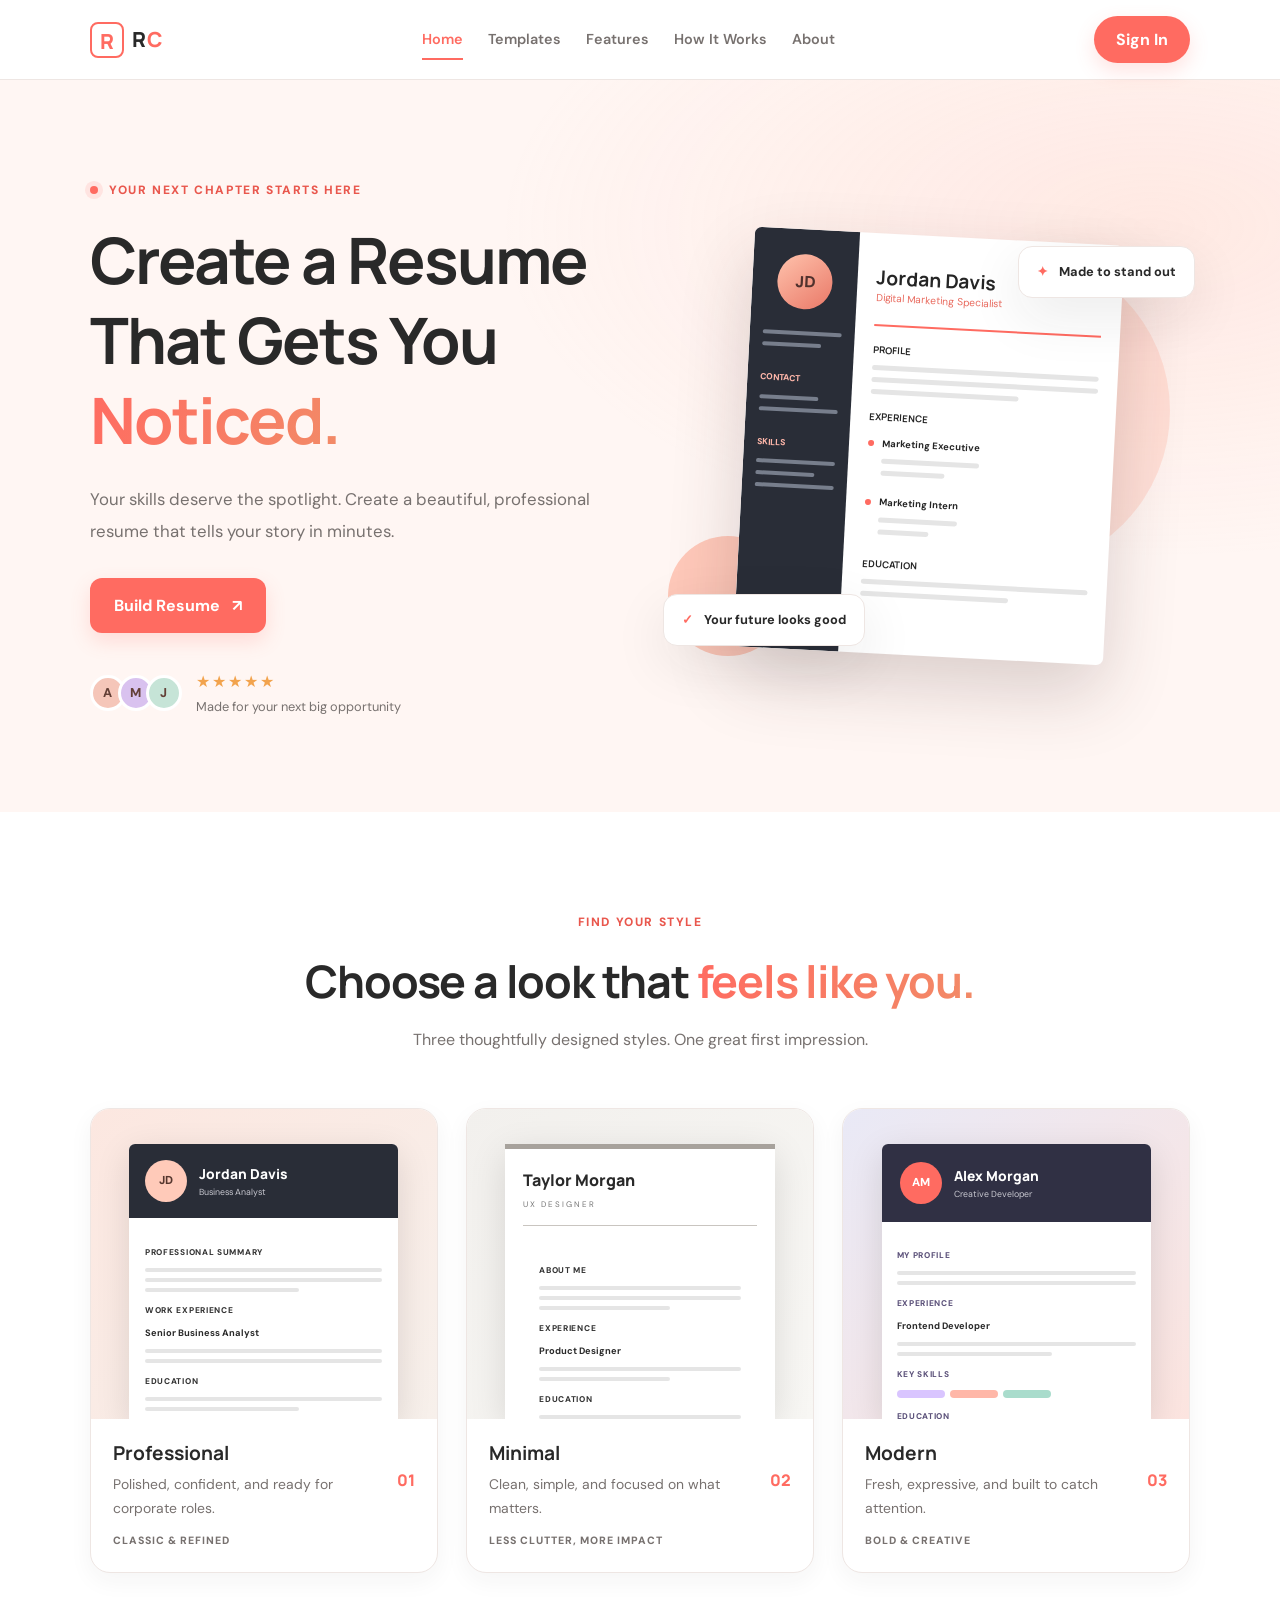
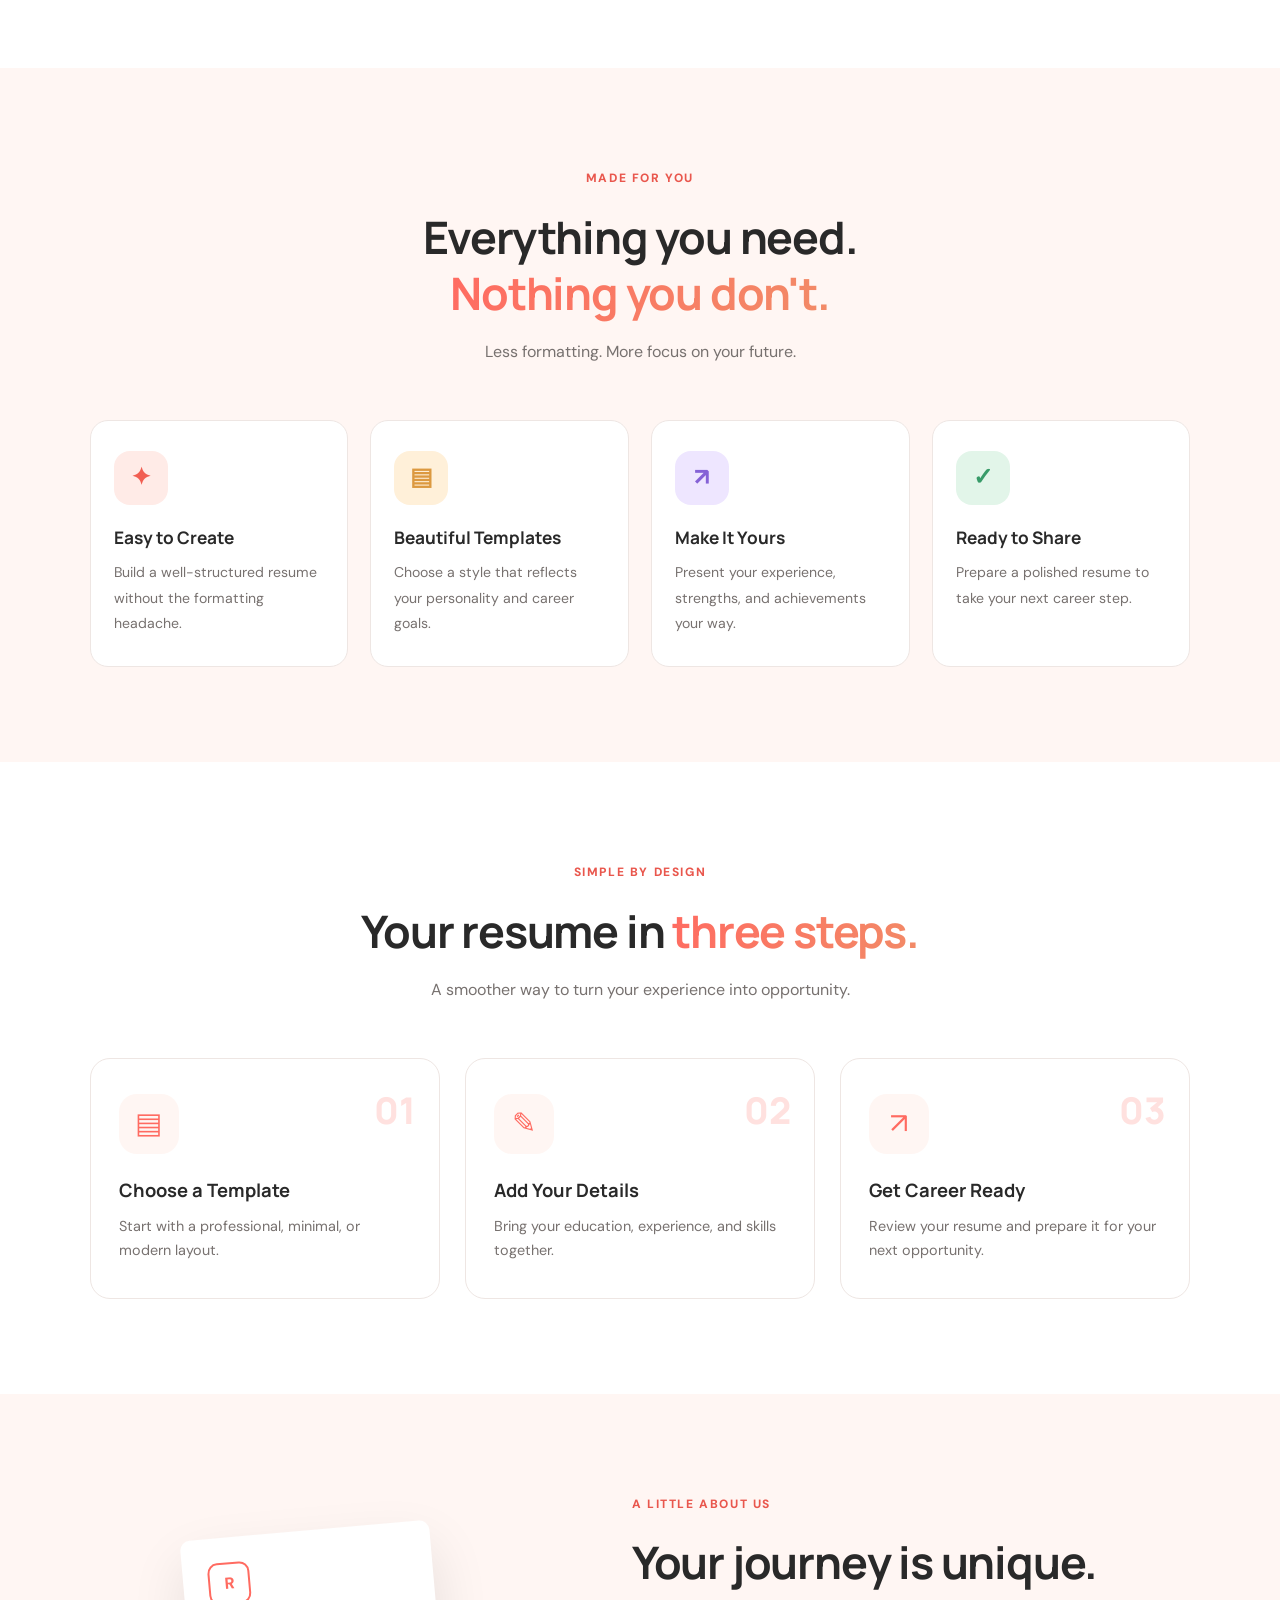
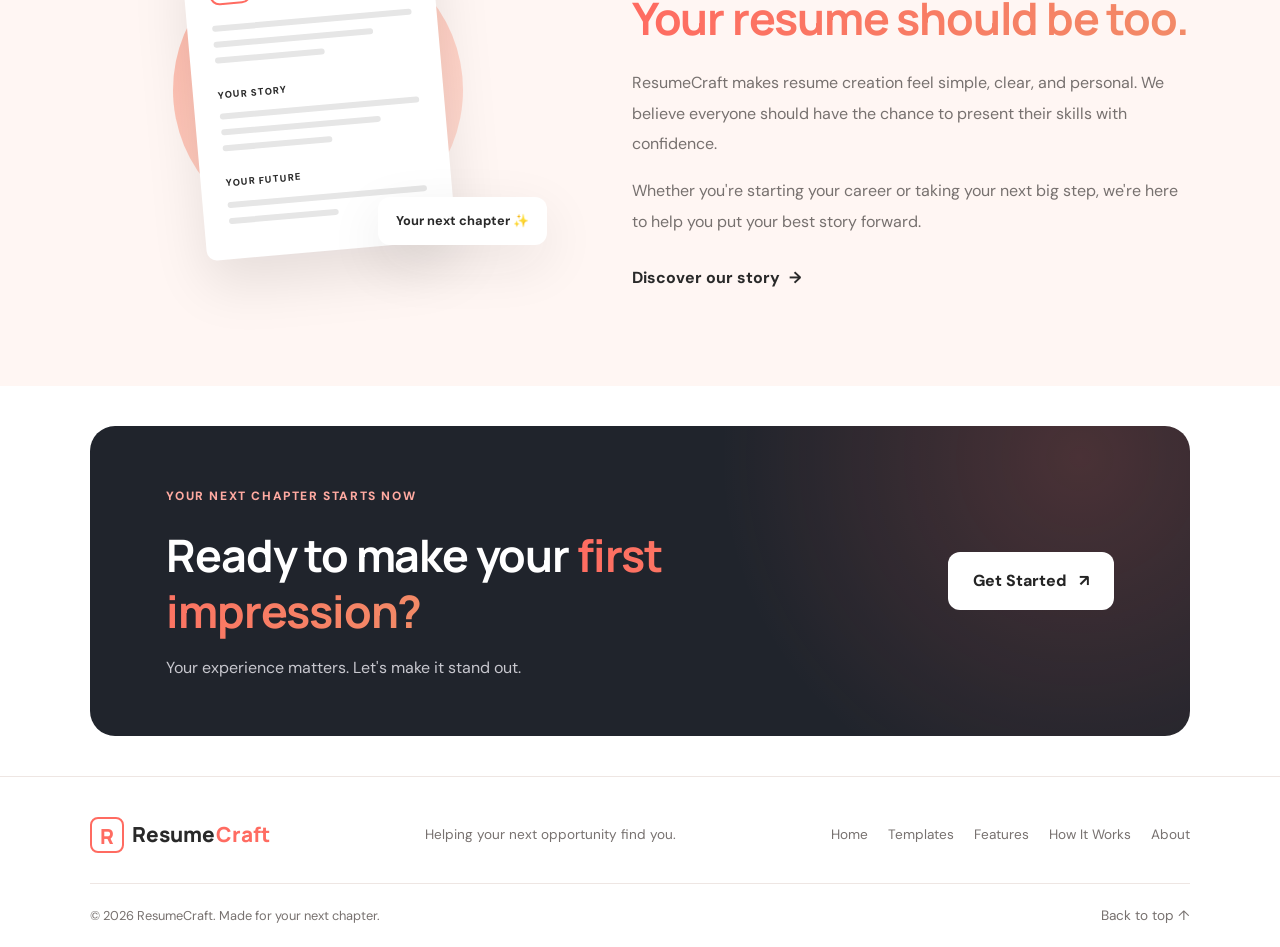
==== commit 71649abc: "Update index.html" ====
--- a/index.html
+++ b/index.html
@@ -18,7 +18,7 @@
     <header class="navbar">
         <a href="#home" class="logo">
             <span class="logo-icon">R</span>
-            Resume<span>Craft</span>
+            R<span>C</span>
         </a>
 
         <button class="menu-toggle" id="menuToggle"
@@ -82,7 +82,7 @@
                 </p>
 
                 <div class="hero-actions">
-                    <a href="Dashbord.html" class="primary-btn">
+                    <a href="dashbord.html" class="primary-btn">
                          Build Resume <span>↗</span>
                     </a>
                     
@@ -443,7 +443,7 @@
                 <p>Your experience matters. Let's make it stand out.</p>
             </div>
 
-            <a href="signin.html" class="light-btn">
+            <a href="sign.html" class="light-btn">
                 Get Started <span>↗</span>
             </a>
         </section>
@@ -478,4 +478,4 @@
 
     <script src="script.js"></script>
 </body>
-</html>+</html>
--- a/style.css
+++ b/style.css
@@ -201,13 +201,13 @@
     transition: 0.3s;
 }
 
-.signin-btn {
+.signin-btn,.signout-btn {
     padding: 10px 22px;
     border-radius: 30px;
 }
 
 .signin-btn:hover,
-.primary-btn:hover {
+.signout-btn:hover {
     background: var(--coral-dark);
     transform: translateY(-3px);
     box-shadow: 0 12px 25px #ff6b6140;
